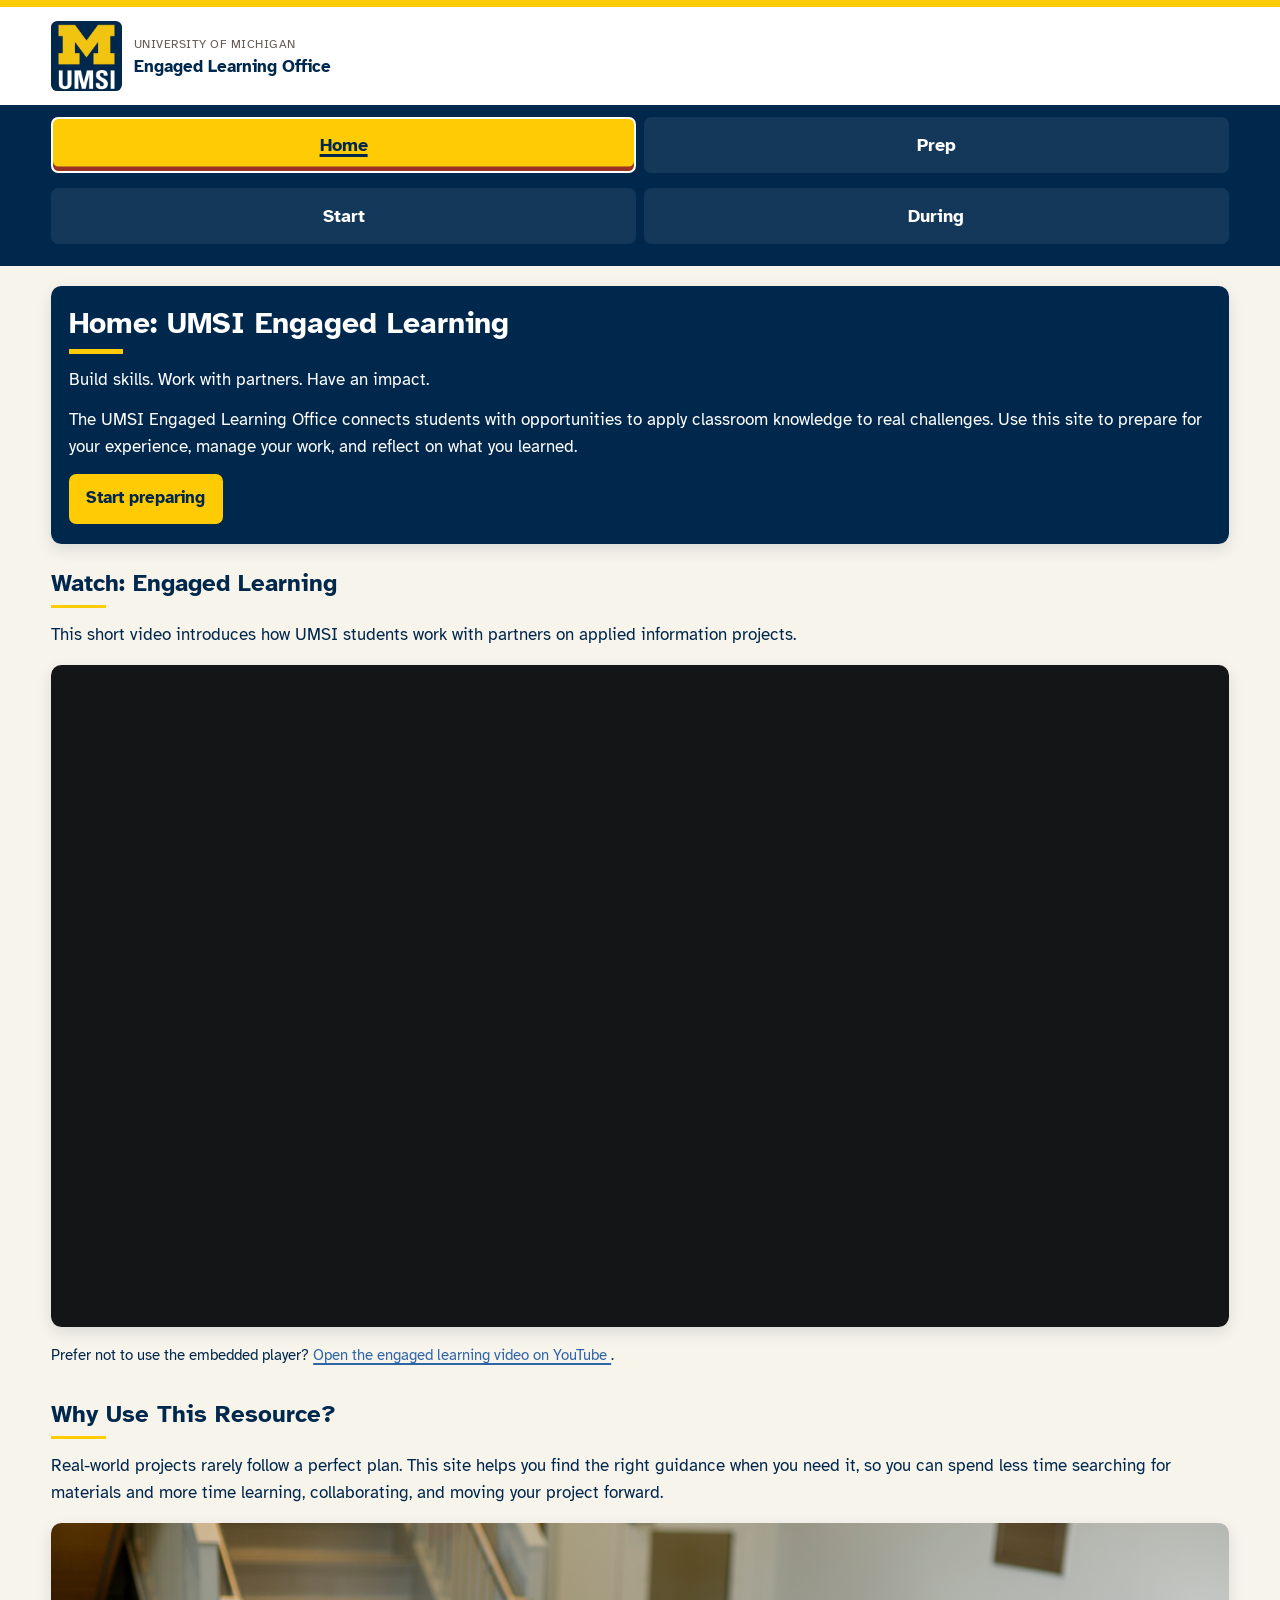
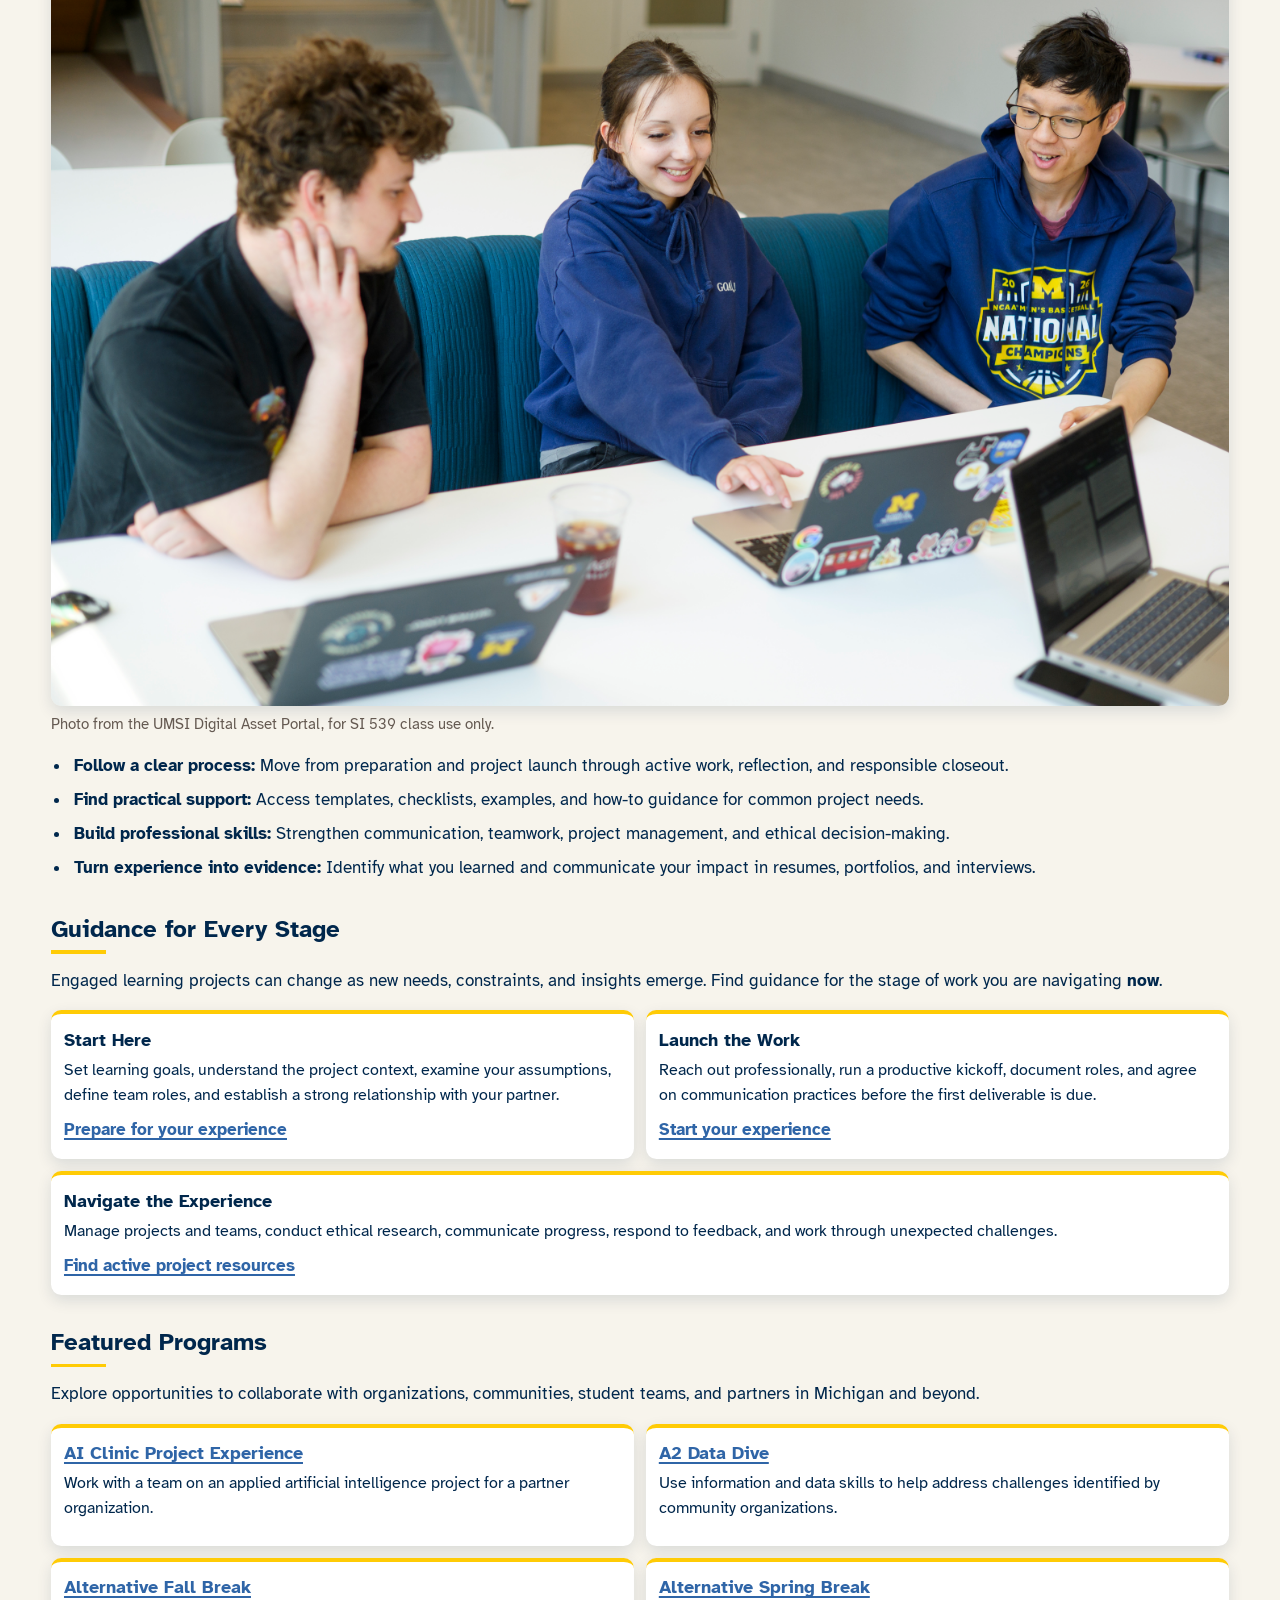
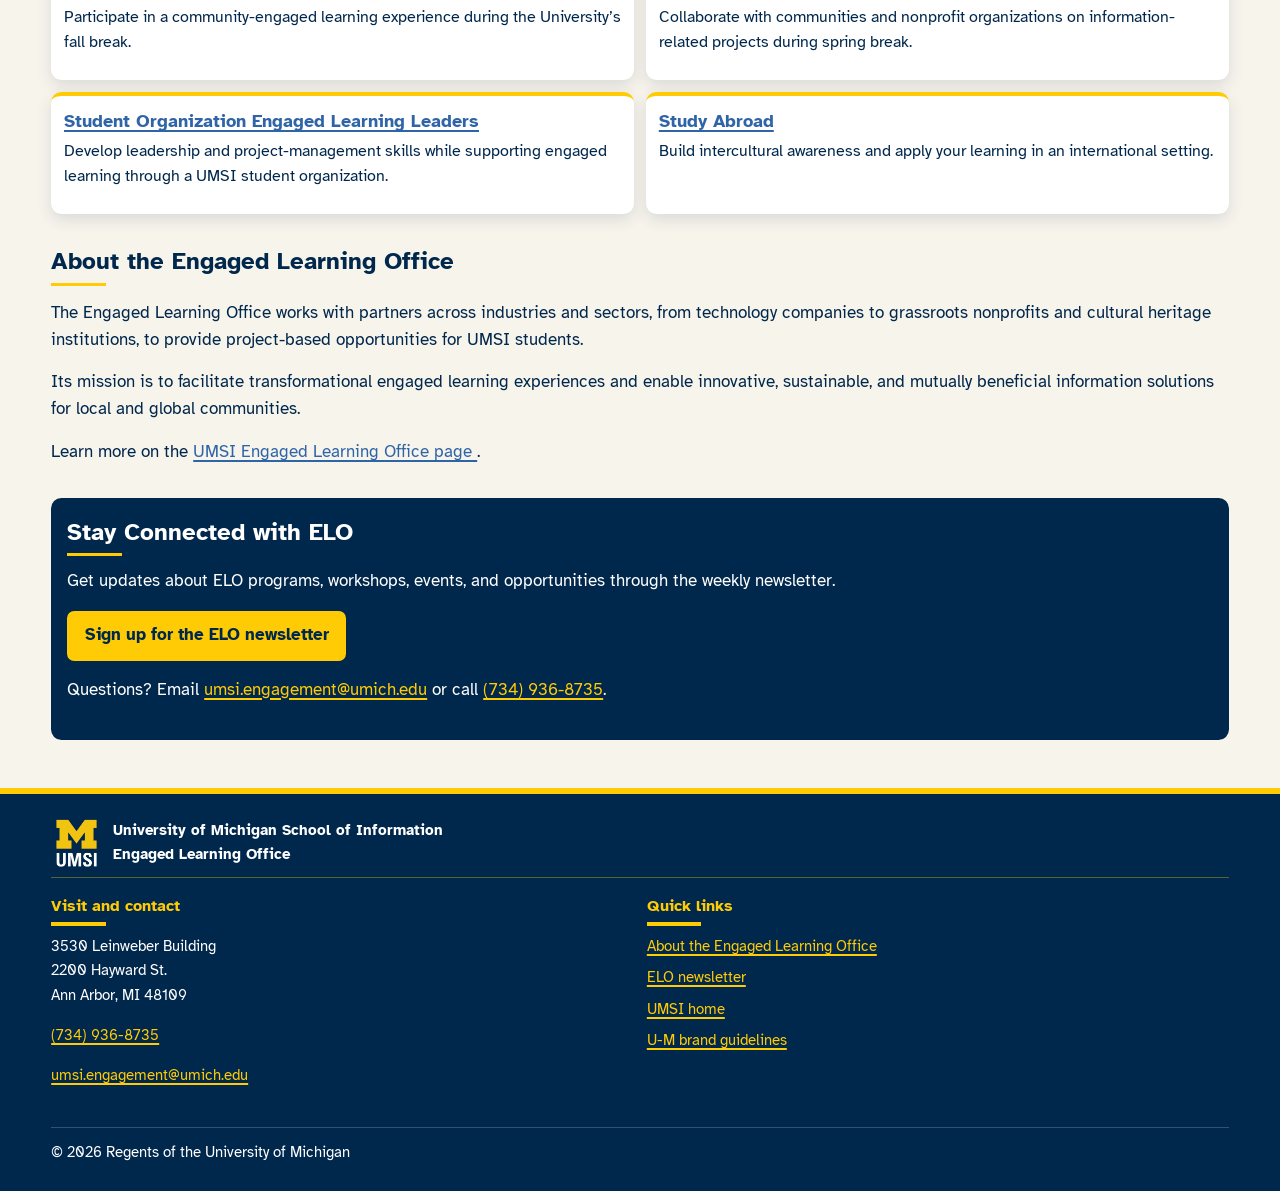
==== index.html @ 1135fdb8 "Add files via upload" ====
<!DOCTYPE html>
<html lang="en">
<head>
    <meta charset="UTF-8">
    <meta name="viewport" content="width=device-width, initial-scale=1.0">
    <meta name="theme-color" content="#00274C">
    <title>Home | UMSI Engaged Learning Office</title>
    <!-- Atkinson Hyperlegible is self-hosted in css/style.css (UM Brand typography recommendation)
         so the site uses only the two allowed stylesheets. -->
    <link rel="stylesheet" href="css/html5reset.css">
    <link rel="stylesheet" href="css/style.css">
    <link rel="icon" href="images/umsi-signature-informal.jpg">
</head>
<body>
    <a class="skip-link" href="#main">Skip to Main Content</a>

    <header class="site-header">
        <a class="brand" href="index.html">
            <img src="images/umsi-signature-informal.jpg" alt="University of Michigan School of Information">
            <div>
                <p class="brand-kicker">University of Michigan</p>
                <p class="brand-unit">Engaged Learning Office</p>
            </div>
        </a>
    </header>

    <nav class="site-nav" aria-label="Primary">
        <ul class="nav-list">
            <li><a href="index.html" aria-current="page">Home</a></li>
            <li><a href="preparing.html" aria-label="Preparing for your experience">Prep</a></li>
            <li><a href="starting.html" aria-label="Starting your experience">Start</a></li>
            <li><a href="during.html" aria-label="During your experience">During</a></li>
        </ul>
    </nav>

    <main id="main" class="site-main" tabindex="-1">
        <section class="hero">
            <h1>Home: UMSI Engaged Learning</h1>
            <p class="lede">Build skills. Work with partners. Have an impact.</p>
            <p>The UMSI Engaged Learning Office connects students with opportunities to apply classroom knowledge to real challenges. Use this site to prepare for your experience, manage your work, and reflect on what you learned.</p>
            <a class="btn btn-primary" href="preparing.html">Start preparing</a>
        </section>

        <section class="section">
            <h2>Watch: Engaged Learning</h2>
            <p>This short video introduces how UMSI students work with partners on applied information projects.</p>
            <div class="video-frame">
                <iframe src="https://www.youtube.com/embed/81ZO9RfIJEQ" title="YouTube video: Engaged learning at the University of Michigan School of Information" allow="accelerometer; clipboard-write; encrypted-media; gyroscope; picture-in-picture; web-share" referrerpolicy="strict-origin-when-cross-origin" allowfullscreen></iframe>
            </div>
            <p class="video-fallback">Prefer not to use the embedded player? <a href="https://www.youtube.com/watch?v=81ZO9RfIJEQ" target="_blank" rel="noopener noreferrer">Open the engaged learning video on YouTube <span class="visually-hidden">(opens in a new tab)</span></a>.</p>
            <!-- Note: YouTube iframes can trigger Axe ARIA notices that are caused by YouTube's player, not this page's markup. -->
        </section>

        <section class="section">
            <h2>Why Use This Resource?</h2>
            <p>Real-world projects rarely follow a perfect plan. This site helps you find the right guidance when you need it, so you can spend less time searching for materials and more time learning, collaborating, and moving your project forward.</p>
            <figure>
                <img class="photo" src="images/UMSI_ViewbookPHD2026_02.jpg" alt="PhD students sitting and talk and look over computer screens.">
                <figcaption class="caption">Photo from the UMSI Digital Asset Portal, for SI 539 class use only.</figcaption>
            </figure>
            <ul class="checklist">
                <li><strong>Follow a clear process:</strong> Move from preparation and project launch through active work, reflection, and responsible closeout.</li>
                <li><strong>Find practical support:</strong> Access templates, checklists, examples, and how-to guidance for common project needs.</li>
                <li><strong>Build professional skills:</strong> Strengthen communication, teamwork, project management, and ethical decision-making.</li>
                <li><strong>Turn experience into evidence:</strong> Identify what you learned and communicate your impact in resumes, portfolios, and interviews.</li>
            </ul>
        </section>

        <section class="section">
            <h2>Guidance for Every Stage</h2>
            <p>Engaged learning projects can change as new needs, constraints, and insights emerge. Find guidance for the stage of work you are navigating <strong>now</strong>.</p>
            <div class="card-grid">
                <article class="card">
                    <h3>Start Here</h3>
                    <p>Set learning goals, understand the project context, examine your assumptions, define team roles, and establish a strong relationship with your partner.</p>
                    <a href="preparing.html">Prepare for your experience</a>
                </article>
                <article class="card">
                    <h3>Launch the Work</h3>
                    <p>Reach out professionally, run a productive kickoff, document roles, and agree on communication practices before the first deliverable is due.</p>
                    <a href="starting.html">Start your experience</a>
                </article>
                <article class="card">
                    <h3>Navigate the Experience</h3>
                    <p>Manage projects and teams, conduct ethical research, communicate progress, respond to feedback, and work through unexpected challenges.</p>
                    <a href="during.html">Find active project resources</a>
                </article>
            </div>
        </section>

        <section class="section">
            <h2>Featured Programs</h2>
            <p>Explore opportunities to collaborate with organizations, communities, student teams, and partners in Michigan and beyond.</p>
            <div class="program-grid">
                <article class="program-card">
                    <h3><a href="https://mcompass.umich.edu/_portal/tds-program-brochure?programid=12810" target="_blank" rel="noopener noreferrer">AI Clinic Project Experience <span class="visually-hidden">(opens in a new tab)</span></a></h3>
                    <p>Work with a team on an applied artificial intelligence project for a partner organization.</p>
                </article>
                <article class="program-card">
                    <h3><a href="https://mcompass.umich.edu/_portal/tds-program-brochure?programid=12556" target="_blank" rel="noopener noreferrer">A2 Data Dive <span class="visually-hidden">(opens in a new tab)</span></a></h3>
                    <p>Use information and data skills to help address challenges identified by community organizations.</p>
                </article>
                <article class="program-card">
                    <h3><a href="https://mcompass.umich.edu/_portal/tds-program-brochure?programid=11297" target="_blank" rel="noopener noreferrer">Alternative Fall Break <span class="visually-hidden">(opens in a new tab)</span></a></h3>
                    <p>Participate in a community-engaged learning experience during the University’s fall break.</p>
                </article>
                <article class="program-card">
                    <h3><a href="https://mcompass.umich.edu/_portal/tds-program-brochure?programid=10621" target="_blank" rel="noopener noreferrer">Alternative Spring Break <span class="visually-hidden">(opens in a new tab)</span></a></h3>
                    <p>Collaborate with communities and nonprofit organizations on information-related projects during spring break.</p>
                </article>
                <article class="program-card">
                    <h3><a href="https://mcompass.umich.edu/_portal/tds-program-brochure?programid=12294" target="_blank" rel="noopener noreferrer">Student Organization Engaged Learning Leaders <span class="visually-hidden">(opens in a new tab)</span></a></h3>
                    <p>Develop leadership and project-management skills while supporting engaged learning through a UMSI student organization.</p>
                </article>
                <article class="program-card">
                    <h3><a href="https://www.si.umich.edu/student-life/study-abroad" target="_blank" rel="noopener noreferrer">Study Abroad <span class="visually-hidden">(opens in a new tab)</span></a></h3>
                    <p>Build intercultural awareness and apply your learning in an international setting.</p>
                </article>
            </div>
        </section>

        <section class="section">
            <h2>About the Engaged Learning Office</h2>
            <p>The Engaged Learning Office works with partners across industries and sectors, from technology companies to grassroots nonprofits and cultural heritage institutions, to provide project-based opportunities for UMSI students.</p>
            <p>Its mission is to facilitate transformational engaged learning experiences and enable innovative, sustainable, and mutually beneficial information solutions for local and global communities.</p>
            <p>Learn more on the <a href="https://www.si.umich.edu/programs/engaged-learning/about-engaged-learning-office" target="_blank" rel="noopener noreferrer">UMSI Engaged Learning Office page <span class="visually-hidden">(opens in a new tab)</span></a>.</p>
        </section>

        <aside class="connect">
            <h2>Stay Connected with ELO</h2>
            <p>Get updates about ELO programs, workshops, events, and opportunities through the weekly newsletter.</p>
            <p><a class="btn btn-primary" href="https://umsi.info/elo-newsletter" target="_blank" rel="noopener noreferrer">Sign up for the ELO newsletter <span class="visually-hidden">(opens in a new tab)</span></a></p>
            <p>Questions? Email <a href="mailto:umsi.engagement@umich.edu">umsi.engagement@umich.edu</a> or call <a href="tel:+17349368735">(734) 936-8735</a>.</p>
        </aside>
    </main>

    <footer class="site-footer">
        <div class="footer-grid">
            <div class="footer-mark">
                <img src="images/umsi-signature-informal.jpg" alt="">
                <p>University of Michigan School of Information<br>Engaged Learning Office</p>
            </div>
            <div>
                <h2>Visit and contact</h2>
                <address>
                    3530 Leinweber Building<br>
                    2200 Hayward St.<br>
                    Ann Arbor, MI 48109
                </address>
                <p><a href="tel:+17349368735">(734) 936-8735</a></p>
                <p><a href="mailto:umsi.engagement@umich.edu">umsi.engagement@umich.edu</a></p>
            </div>
            <div>
                <h2>Quick links</h2>
                <ul>
                    <li><a href="https://www.si.umich.edu/programs/engaged-learning/about-engaged-learning-office">About the Engaged Learning Office</a></li>
                    <li><a href="https://umsi.info/elo-newsletter">ELO newsletter</a></li>
                    <li><a href="https://www.si.umich.edu/">UMSI home</a></li>
                    <li><a href="https://brand.umich.edu/">U-M brand guidelines</a></li>
                </ul>
            </div>
            <p class="copyright">&copy; 2026 Regents of the University of Michigan</p>
        </div>
    </footer>

    <!--
      Content adapted from the SI 539 starter files (Jackie) and the ELO Content Document,
      with edits for structure, typos, and mobile presentation.
      Program links from UMSI / MCompass. Contact details from https://www.si.umich.edu/about-umsi/contact-us
      UMSI Digital Asset Portal images are for this class project only and should not be redistributed.
    -->
</body>
</html>
---- css/style.css ----
/*
  UMSI Engaged Learning Office — mobile-first stylesheet
  SI 539 Client Project, Deliverable 2 (mobile view)

  Citations:
  - Color values from University of Michigan Brand Guidelines:
    https://brand.umich.edu/design-resources/colors/
  - Atkinson Hyperlegible recommended on UM typography page:
    https://brand.umich.edu/design-resources/typography/
  - Skip-to-main pattern adapted from W3Schools “How TO - Skip to Main Content”:
    https://www.w3schools.com/howto/howto_css_skip_navigation.asp
  - Visible skip-link focus treatment also informed by The A11Y Project checklist:
    https://www.a11yproject.com/checklist/
  - Responsive video box uses the aspect-ratio approach described by MDN:
    https://developer.mozilla.org/en-US/docs/Web/CSS/aspect-ratio
  - Card and two-column CSS Grid patterns informed by MDN CSS Grid Layout:
    https://developer.mozilla.org/en-US/docs/Web/CSS/CSS_grid_layout
  - prefers-reduced-motion rule follows WCAG 2.3.3 / A11Y Project animation guidance
  - Subtle card hover motion inspired by layout rhythm on https://stylestage.dev/
    (customized; not a copy of any Style Stage theme)
*/

/* Atkinson Hyperlegible self-hosted (OFL) so HTML only links two CSS files.
   Font files from Google Fonts / Braille Institute. UM brand typography page
   recommends this typeface for low-vision readability. */
@font-face {
  font-family: "Atkinson Hyperlegible";
  src: url("../fonts/atkinson-regular.woff2") format("woff2");
  font-weight: 400;
  font-style: normal;
  font-display: swap;
}

@font-face {
  font-family: "Atkinson Hyperlegible";
  src: url("../fonts/atkinson-italic.woff2") format("woff2");
  font-weight: 400;
  font-style: italic;
  font-display: swap;
}

@font-face {
  font-family: "Atkinson Hyperlegible";
  src: url("../fonts/atkinson-bold.woff2") format("woff2");
  font-weight: 700;
  font-style: normal;
  font-display: swap;
}

@font-face {
  font-family: "Atkinson Hyperlegible";
  src: url("../fonts/atkinson-bolditalic.woff2") format("woff2");
  font-weight: 700;
  font-style: italic;
  font-display: swap;
}

/* --------------------------------------------------
   Design tokens (UM brand)
   -------------------------------------------------- */
:root {
  --maize: #ffcb05;
  --blue: #00274c;
  --white: #ffffff;
  --puma-black: #131516;
  --arboretum: #2f65a7;
  --tappan: #9a3324;
  --umma-tan: #cfc096;
  --law-stone: #655a52;
  --angell-ash: #989c97;
  --paper: #f7f4ec;
  --card: #ffffff;
  --focus: #00274c;
  --space: 1rem;
  --space-lg: 1.75rem;
  --radius: 0.65rem;
  --tap: 3rem;
  --shadow: 0 0.35rem 0.9rem rgba(0, 39, 76, 0.12);
}

/* --------------------------------------------------
   Base
   -------------------------------------------------- */
*,
*::before,
*::after {
  box-sizing: border-box;
}

html {
  font-size: 100%;
  scroll-behavior: smooth;
  overflow-x: hidden;
  max-width: 100%;
}

body {
  font-family: "Atkinson Hyperlegible", "Segoe UI", Tahoma, sans-serif;
  font-size: 1.05rem;
  line-height: 1.6;
  color: var(--blue);
  background-color: var(--paper);
  min-height: 100vh;
  overflow-x: hidden;
  overflow-wrap: break-word;
}

img {
  max-width: 100%;
  height: auto;
  display: block;
}

p,
ul,
ol,
address {
  margin-bottom: 1rem;
}

ul,
ol {
  padding-left: 1.25rem;
}

li {
  margin-bottom: 0.45rem;
}

strong {
  font-weight: 700;
}

a {
  color: var(--arboretum);
  text-decoration: underline;
  text-decoration-thickness: 0.12rem;
  text-underline-offset: 0.18rem;
}

a:hover,
a:focus {
  color: var(--blue);
}

h1,
h2,
h3 {
  line-height: 1.25;
  font-weight: 700;
  color: var(--blue);
  overflow-wrap: break-word;
}

h1 {
  font-size: clamp(1.4rem, 5.6vw, 1.9rem);
  margin-bottom: 0.75rem;
}

h2 {
  font-size: clamp(1.22rem, 5.2vw, 1.5rem);
  margin-bottom: 0.75rem;
}

h2::after {
  content: "";
  display: block;
  width: 3.4rem;
  height: 0.22rem;
  background-color: var(--maize);
  margin-top: 0.4rem;
}

h3 {
  font-size: 1.12rem;
  margin-bottom: 0.4rem;
}

.visually-hidden {
  position: absolute;
  width: 1px;
  height: 1px;
  padding: 0;
  margin: -1px;
  overflow: hidden;
  clip: rect(0, 0, 0, 0);
  white-space: nowrap;
  border: 0;
}

/* Skip link: hidden until keyboard focus
   Adapted from W3Schools skip navigation tutorial */
.skip-link {
  position: absolute;
  top: 0.6rem;
  left: 0.6rem;
  z-index: 1000;
  padding: 0.7rem 1rem;
  background-color: var(--maize);
  color: var(--blue);
  font-weight: 700;
  text-decoration: none;
  border-radius: 0.4rem;
  min-height: var(--tap);
  clip-path: inset(50%);
  width: 1px;
  height: 1px;
  overflow: hidden;
  white-space: nowrap;
}

.skip-link:focus {
  clip-path: none;
  width: auto;
  height: auto;
  overflow: visible;
  white-space: normal;
  outline: 0.2rem solid var(--blue);
  outline-offset: 0.15rem;
}

:focus-visible {
  outline: 0.2rem solid var(--focus);
  outline-offset: 0.15rem;
}

.skip-link:focus-visible,
.site-nav a:focus-visible,
.site-footer a:focus-visible {
  outline-color: var(--maize);
}

/* --------------------------------------------------
   Header + brand
   -------------------------------------------------- */
.site-header {
  background-color: var(--white);
  border-top: 0.45rem solid var(--maize);
  padding: 0.85rem 4%;
}

.brand {
  display: grid;
  grid-template-columns: 4.4rem 1fr;
  gap: 0.75rem;
  align-items: center;
  text-decoration: none;
  color: var(--blue);
  min-height: var(--tap);
}

.brand img {
  width: 4.4rem;
  height: auto;
  border-radius: 0.4rem;
}

.brand-kicker {
  font-size: 0.78rem;
  letter-spacing: 0.04em;
  text-transform: uppercase;
  color: var(--law-stone);
  margin-bottom: 0.15rem;
}

.brand-unit {
  font-size: 1.05rem;
  font-weight: 700;
  line-height: 1.2;
  margin: 0;
}

/* --------------------------------------------------
   Navigation — 2-column Grid of large tap targets
   -------------------------------------------------- */
.site-nav {
  background-color: var(--blue);
  padding: 0.75rem 4% 0.9rem;
}

.site-nav .nav-list {
  display: grid;
  grid-template-columns: repeat(2, minmax(0, 1fr));
  gap: 0.5rem;
  list-style: none;
  padding: 0;
  margin: 0;
}

.site-nav a {
  display: flex;
  align-items: center;
  justify-content: center;
  min-height: 3.25rem;
  padding: 0.75rem 0.45rem;
  background-color: rgba(255, 255, 255, 0.08);
  color: var(--white);
  text-decoration: none;
  font-weight: 700;
  font-size: 1.1rem;
  letter-spacing: 0;
  text-align: center;
  border-radius: 0.45rem;
  border: 0.14rem solid transparent;
  max-width: 100%;
}

.site-nav a:hover {
  background-color: rgba(255, 203, 5, 0.18);
  color: var(--maize);
}

/* Current page: maize fill + bold + left bar + underline
   so identification is not color-only (WCAG 1.4.1) */
.site-nav a[aria-current="page"] {
  background-color: var(--maize);
  color: var(--blue);
  border-color: var(--white);
  box-shadow: inset 0 -0.28rem 0 var(--tappan);
  text-decoration: underline;
  text-decoration-thickness: 0.16rem;
  text-underline-offset: 0.2rem;
}

/* --------------------------------------------------
   Main layout
   -------------------------------------------------- */
.site-main {
  padding: 1.25rem 4% 2.5rem;
}

.hero {
  margin: 0 0 1.5rem;
  padding: 1.15rem 1.1rem 1.3rem;
  background-color: var(--blue);
  color: var(--white);
  border-radius: var(--radius);
  box-shadow: var(--shadow);
  max-width: 100%;
}

.hero h1 {
  color: var(--white);
  margin-bottom: 0.75rem;
}

.hero h1::after {
  content: "";
  display: block;
  width: 3.4rem;
  height: 0.28rem;
  background-color: var(--maize);
  margin-top: 0.45rem;
}

.hero p {
  color: var(--white);
  margin-bottom: 0.85rem;
}

.hero a {
  color: var(--maize);
}

.hero .btn-primary,
.hero .btn-primary:hover,
.hero .btn-primary:focus {
  color: var(--blue);
  text-decoration: none;
}

.hero .btn-secondary,
.hero .btn-secondary:hover,
.hero .btn-secondary:focus {
  color: var(--blue);
  text-decoration: none;
}

.lede {
  font-size: 1.08rem;
}

.section {
  margin-bottom: 2rem;
}

.section > h2 {
  margin-bottom: 0.85rem;
}

.photo {
  width: 100%;
  border-radius: var(--radius);
  margin: 0.75rem 0 1rem;
  box-shadow: var(--shadow);
}

.caption {
  font-size: 0.92rem;
  color: var(--law-stone);
  margin-top: -0.55rem;
  margin-bottom: 1rem;
}

/* Responsive video — MDN aspect-ratio */
.video-frame {
  position: relative;
  width: 100%;
  aspect-ratio: 16 / 9;
  margin: 1rem 0;
  border-radius: var(--radius);
  overflow: hidden;
  background-color: var(--puma-black);
  box-shadow: var(--shadow);
}

.video-frame iframe {
  position: absolute;
  inset: 0;
  width: 100%;
  height: 100%;
  border: 0;
}

/* --------------------------------------------------
   Buttons / CTAs
   -------------------------------------------------- */
.btn {
  display: inline-flex;
  align-items: center;
  justify-content: center;
  min-height: var(--tap);
  padding: 0.7rem 1.1rem;
  border-radius: 0.45rem;
  font-weight: 700;
  text-decoration: none;
  text-align: center;
}

.btn-primary {
  background-color: var(--maize);
  color: var(--blue);
}

.btn-primary:hover,
.btn-primary:focus {
  background-color: var(--white);
  color: var(--blue);
  outline: 0.18rem solid var(--maize);
}

.btn-secondary {
  background-color: var(--white);
  color: var(--blue);
  border: 0.16rem solid var(--blue);
}

.btn-secondary:hover,
.btn-secondary:focus {
  background-color: var(--paper);
}

.cta-row {
  display: grid;
  grid-template-columns: repeat(2, minmax(0, 1fr));
  gap: 0.65rem;
  margin-top: 0.5rem;
}

.cta-row .btn {
  width: 100%;
  white-space: normal;
  font-size: 0.92rem;
  padding-inline: 0.45rem;
}

/* --------------------------------------------------
   Card grids — used on all four pages
   Two tracks (not a single 1fr column)
   -------------------------------------------------- */
.card-grid,
.program-grid,
.resource-grid,
.step-grid,
.question-grid {
  display: grid;
  grid-template-columns: repeat(2, minmax(0, 1fr));
  gap: 0.75rem;
  margin: 1rem 0 0;
}

.card-grid > *,
.program-grid > *,
.resource-grid > *,
.step-grid > *,
.question-grid > *,
.cta-row > *,
.nav-list > *,
.footer-grid > *,
.brand > * {
  min-width: 0;
}

.card,
.program-card,
.resource-card,
.step-card,
.question-card {
  background-color: var(--card);
  border-radius: var(--radius);
  padding: 0.9rem 0.8rem 1rem;
  box-shadow: var(--shadow);
  border-top: 0.28rem solid var(--maize);
  transition: transform 0.2s ease, box-shadow 0.2s ease;
  overflow-wrap: break-word;
}

.card:hover,
.program-card:hover,
.resource-card:hover,
.step-card:hover,
.question-card:hover {
  transform: translateY(-0.12rem);
  box-shadow: 0 0.5rem 1.1rem rgba(0, 39, 76, 0.16);
}

.card p,
.program-card p,
.resource-card p,
.step-card p,
.question-card p {
  margin-bottom: 0.55rem;
  font-size: 0.98rem;
}

.card-grid article:last-child:nth-child(odd) {
  grid-column: 1 / -1;
}

.tag {
  display: inline-block;
  background-color: var(--blue);
  color: var(--maize);
  font-size: 0.75rem;
  font-weight: 700;
  letter-spacing: 0.03em;
  text-transform: uppercase;
  padding: 0.2rem 0.45rem;
  border-radius: 0.25rem;
  margin-bottom: 0.45rem;
}

.resource-card a,
.program-card a,
.card a {
  font-weight: 700;
}

/* Numbered process steps */
.step-card {
  display: grid;
  grid-template-columns: 2.1rem 1fr;
  gap: 0.45rem;
  align-items: start;
}

.step-num {
  display: flex;
  align-items: center;
  justify-content: center;
  width: 2.1rem;
  height: 2.1rem;
  background-color: var(--blue);
  color: var(--maize);
  font-weight: 700;
  border-radius: 50%;
}

.step-card h3 {
  grid-column: 2;
  margin-top: 0.2rem;
}

.step-card p {
  grid-column: 2;
  margin-bottom: 0;
}

/* Callout / quote */
.callout {
  background-color: var(--white);
  border-left: 0.4rem solid var(--arboretum);
  padding: 0.9rem 1rem;
  margin: 1rem 0;
  border-radius: 0 0.5rem 0.5rem 0;
  box-shadow: var(--shadow);
}

.checklist li {
  padding-left: 0.15rem;
}

/* Newsletter / aside */
.connect {
  background-color: var(--blue);
  color: var(--white);
  padding: 1.15rem 1rem 1.3rem;
  border-radius: var(--radius);
  margin-bottom: 0.5rem;
}

.connect h2 {
  color: var(--white);
}

.connect p {
  color: var(--white);
}

.connect a {
  color: var(--maize);
}

.connect .btn-primary,
.connect .btn-primary:hover,
.connect .btn-primary:focus {
  color: var(--blue);
  text-decoration: none;
}

/* --------------------------------------------------
   Footer — same markup and layout on every page
   -------------------------------------------------- */
.site-footer {
  background-color: var(--blue);
  color: var(--white);
  padding: 1.4rem 4% 1.7rem;
  border-top: 0.4rem solid var(--maize);
}

.footer-grid {
  display: grid;
  grid-template-columns: repeat(2, minmax(0, 1fr));
  gap: 1.1rem 0.85rem;
}

.site-footer h2 {
  color: var(--maize);
  border-bottom: 0;
  font-size: 1rem;
  display: block;
  margin-bottom: 0.5rem;
}

.site-footer p,
.site-footer address,
.site-footer li {
  color: var(--white);
  font-size: 0.95rem;
  font-style: normal;
}

.site-footer ul {
  list-style: none;
  padding: 0;
  margin: 0;
}

.site-footer a {
  color: var(--maize);
}

.site-footer a:hover,
.site-footer a:focus {
  color: var(--white);
}

.footer-mark {
  grid-column: 1 / -1;
  display: grid;
  grid-template-columns: 3.2rem 1fr;
  gap: 0.65rem;
  align-items: center;
  padding-bottom: 0.6rem;
  border-bottom: 0.08rem solid rgba(255, 203, 5, 0.35);
}

.footer-mark img {
  width: 3.2rem;
  border-radius: 0.3rem;
}

.footer-mark p {
  margin: 0;
  font-weight: 700;
}

.copyright {
  grid-column: 1 / -1;
  margin: 0.4rem 0 0;
  padding-top: 0.7rem;
  border-top: 0.08rem solid rgba(255, 255, 255, 0.2);
  font-size: 0.88rem;
}

/* --------------------------------------------------
   Accessibility-only media query (allowed)
   Hide/stop animation when the user prefers reduced motion
   -------------------------------------------------- */
@media (prefers-reduced-motion: reduce) {
  html {
    scroll-behavior: auto;
  }

  *,
  *::before,
  *::after {
    animation: none !important;
    transition: none !important;
  }

}

.video-fallback {
  margin: 0.35rem 0 0;
  font-size: 0.95rem;
}
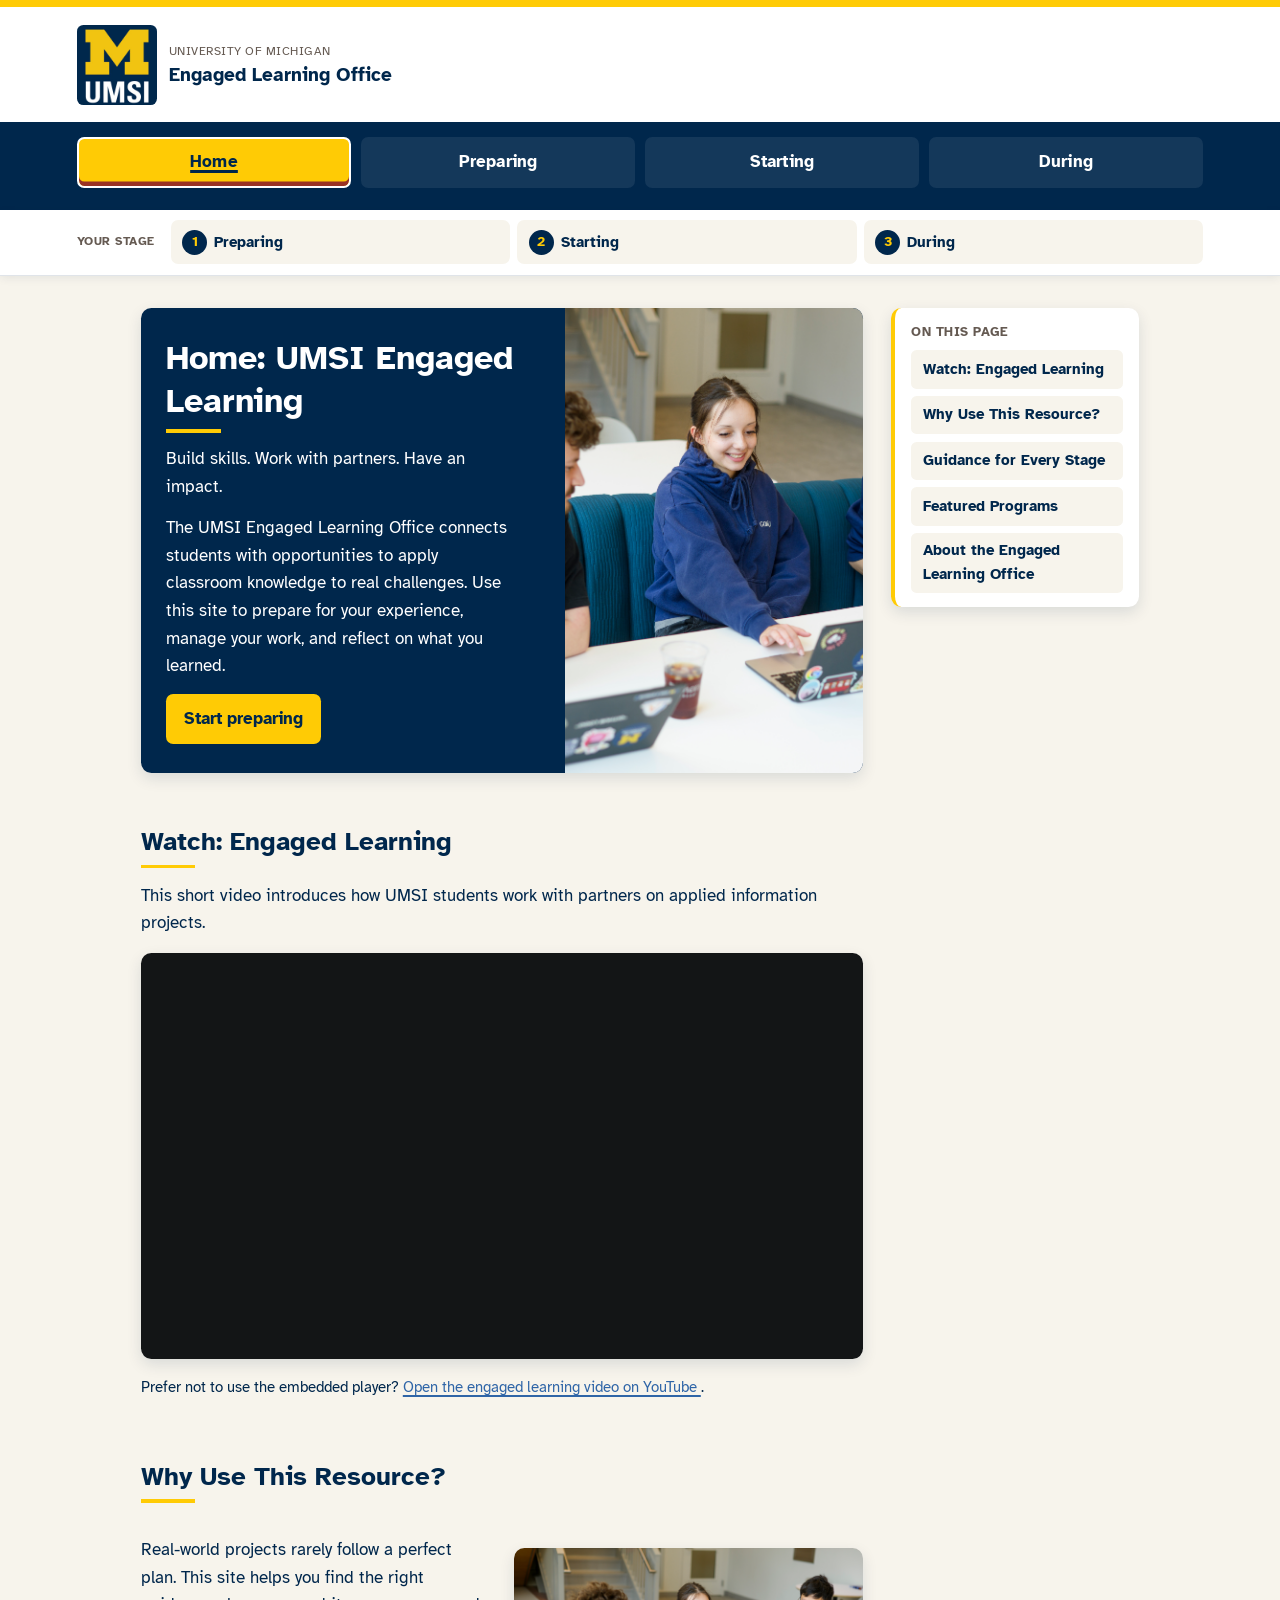
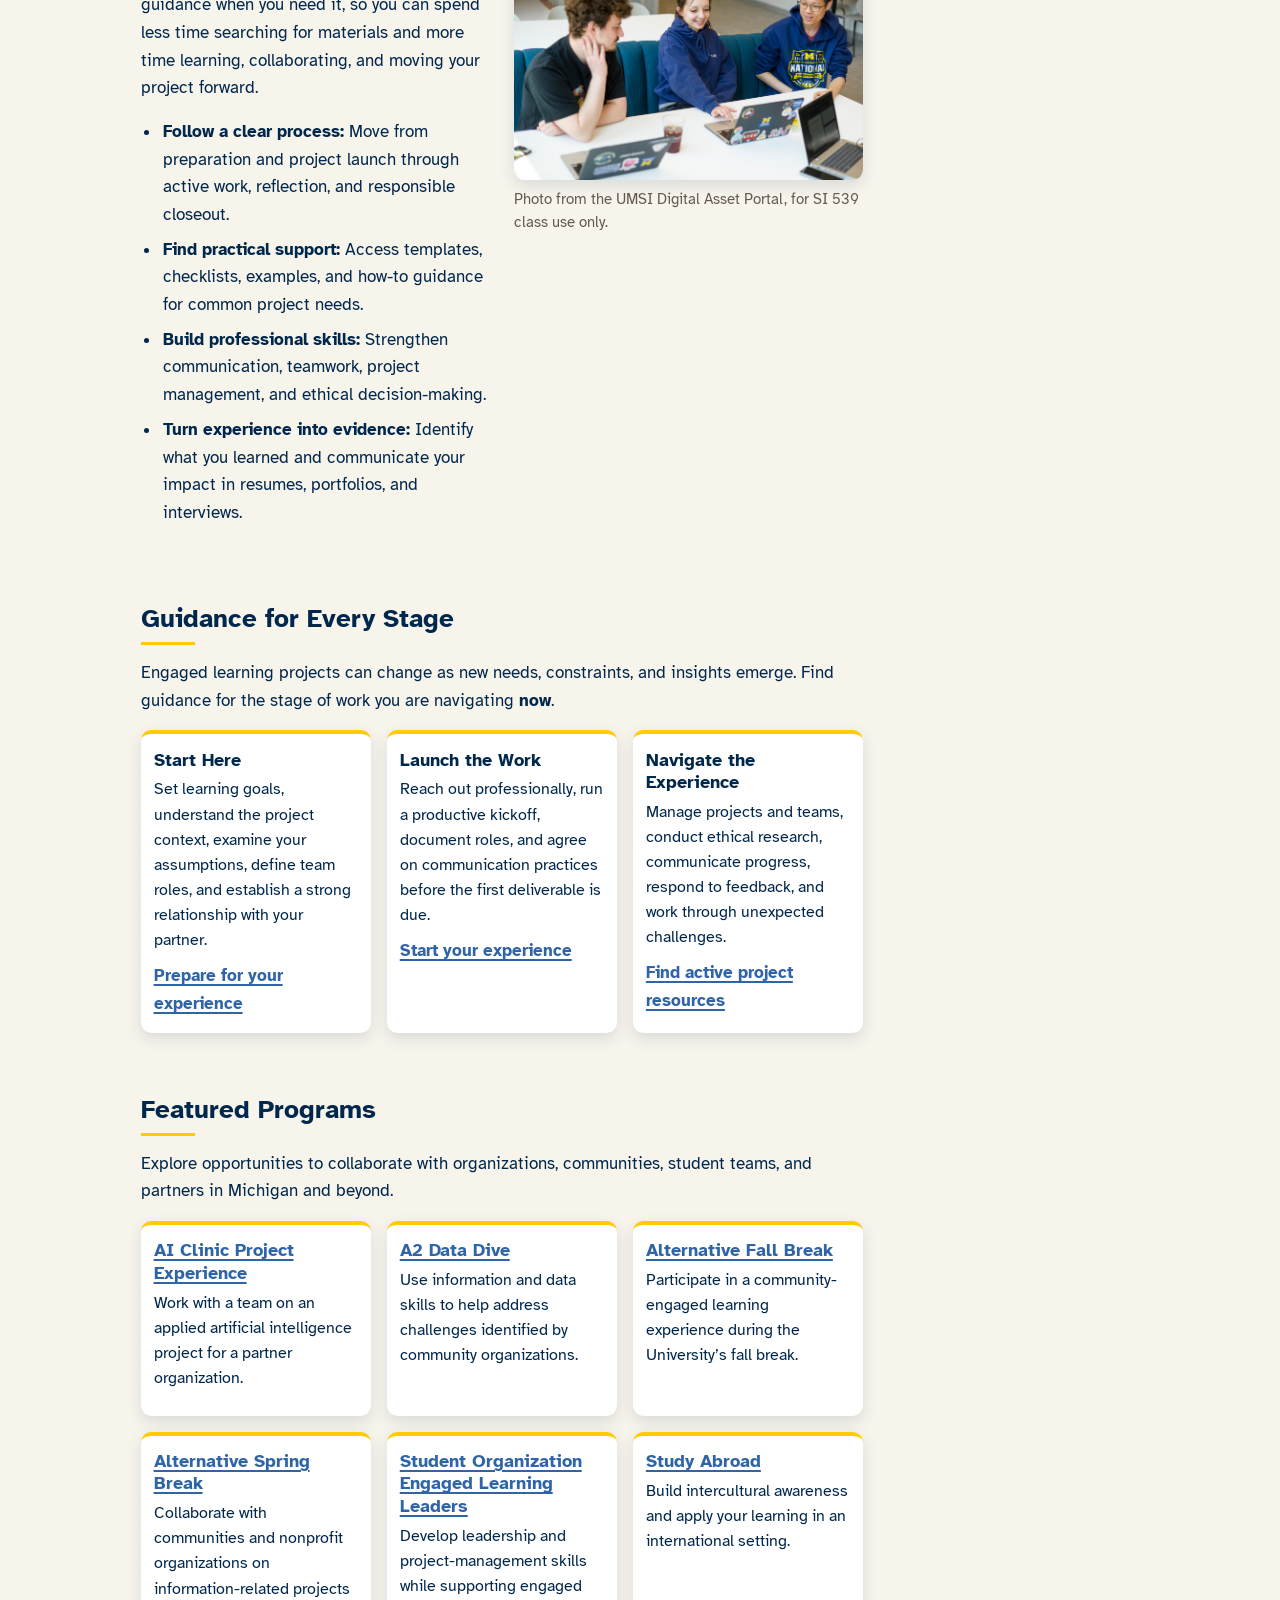
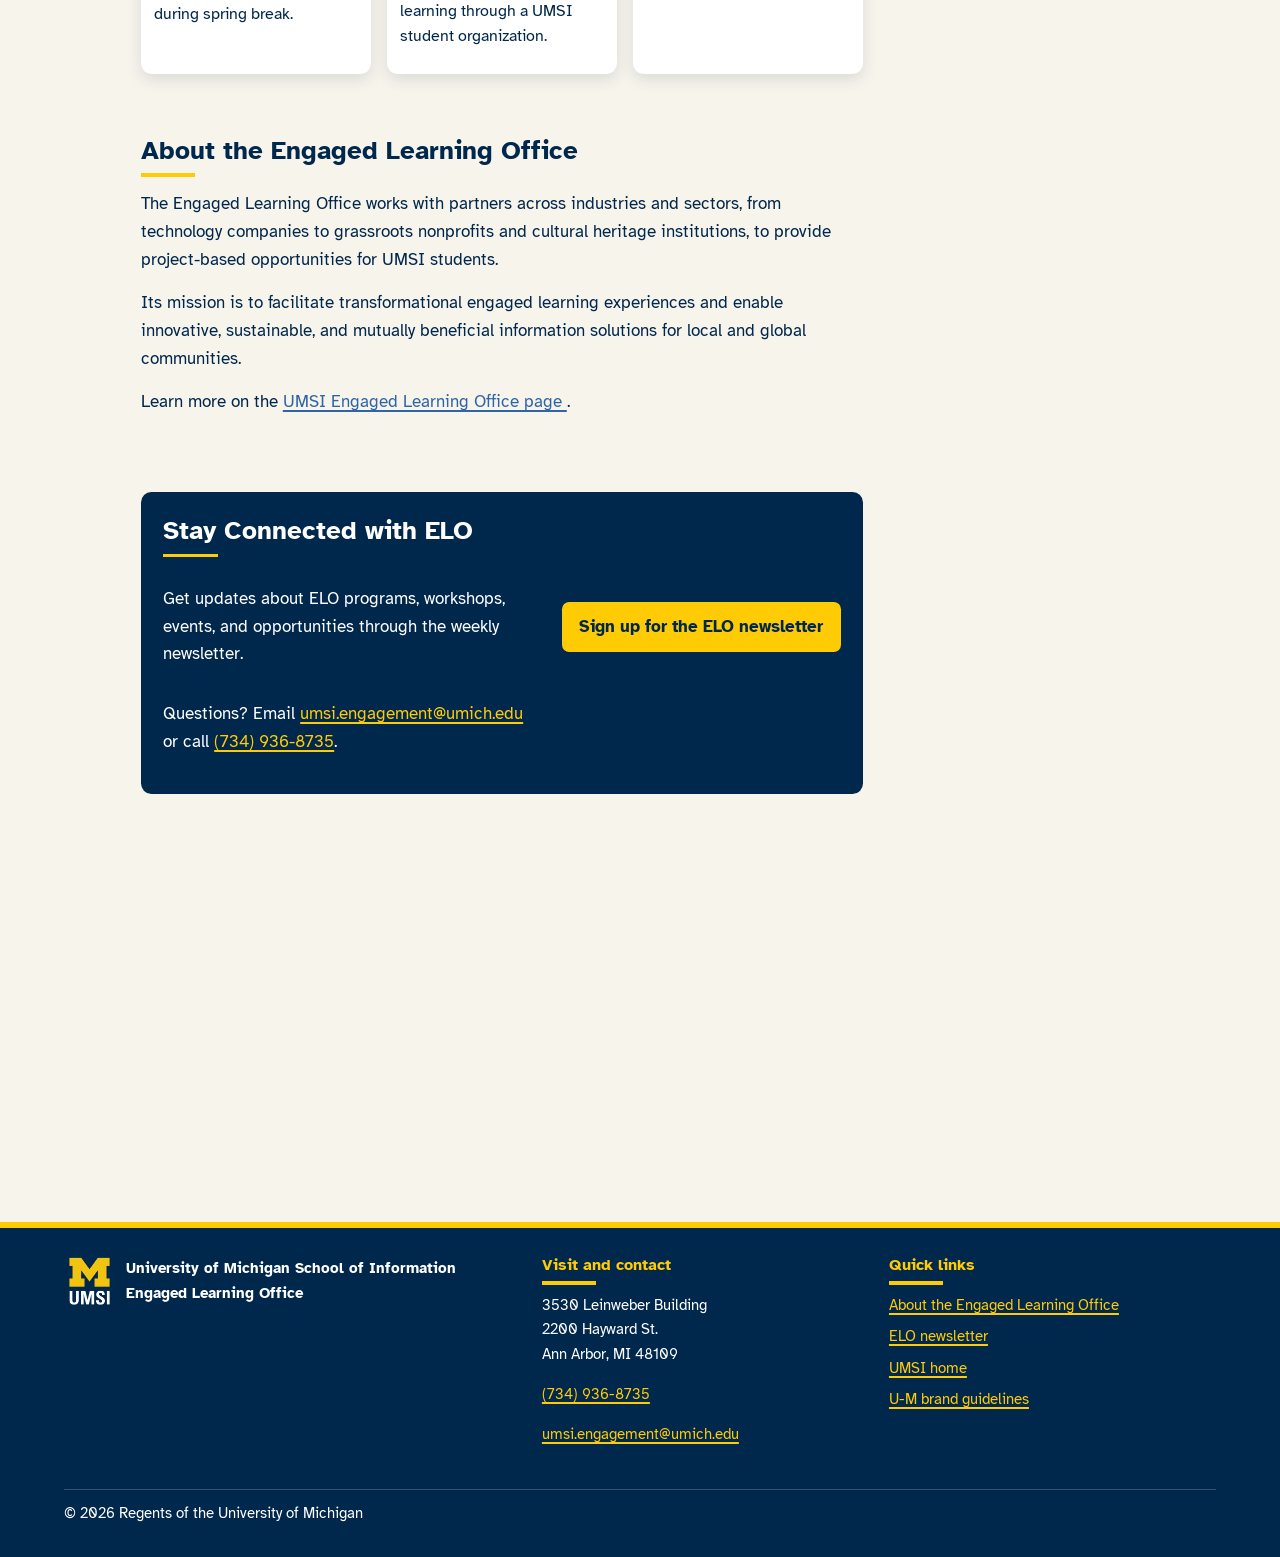
==== commit bcaf70bf: "Add files via upload" ====
--- a/index.html
+++ b/index.html
@@ -26,20 +26,38 @@
 
     <nav class="site-nav" aria-label="Primary">
         <ul class="nav-list">
-            <li><a href="index.html" aria-current="page">Home</a></li>
-            <li><a href="preparing.html" aria-label="Preparing for your experience">Prep</a></li>
-            <li><a href="starting.html" aria-label="Starting your experience">Start</a></li>
-            <li><a href="during.html" aria-label="During your experience">During</a></li>
+            <li><a href="index.html" aria-label="Home" aria-current="page"><span class="nav-label-short">Home</span><span class="nav-label-full">Home</span></a></li>
+            <li><a href="preparing.html" aria-label="Preparing for your experience"><span class="nav-label-short">Prep</span><span class="nav-label-full">Preparing</span></a></li>
+            <li><a href="starting.html" aria-label="Starting your experience"><span class="nav-label-short">Start</span><span class="nav-label-full">Starting</span></a></li>
+            <li><a href="during.html" aria-label="During your experience"><span class="nav-label-short">During</span><span class="nav-label-full">During</span></a></li>
         </ul>
     </nav>
 
-    <main id="main" class="site-main" tabindex="-1">
+    <aside class="stage-rail" aria-label="Engaged learning stages">
+        <div class="stage-rail-inner">
+            <p class="stage-rail-label">Your stage</p>
+            <ol class="stage-rail-list">
+                <li><a href="preparing.html">Preparing</a></li>
+                <li><a href="starting.html">Starting</a></li>
+                <li><a href="during.html">During</a></li>
+            </ol>
+        </div>
+    </aside>
+
+    <main id="main" class="site-main has-toc" tabindex="-1">
         <section class="hero">
-            <h1>Home: UMSI Engaged Learning</h1>
+            <div class="hero-copy">
+                <h1>Home: UMSI Engaged Learning</h1>
             <p class="lede">Build skills. Work with partners. Have an impact.</p>
             <p>The UMSI Engaged Learning Office connects students with opportunities to apply classroom knowledge to real challenges. Use this site to prepare for your experience, manage your work, and reflect on what you learned.</p>
             <a class="btn btn-primary" href="preparing.html">Start preparing</a>
+            </div>
+            <div class="hero-media">
+                <img src="images/UMSI_ViewbookPHD2026_02.jpg" alt="PhD students sitting and talking while looking over computer screens.">
+            </div>
         </section>
+
+        <nav class="page-toc" aria-label="On this page" data-page-toc></nav>
 
         <section class="section">
             <h2>Watch: Engaged Learning</h2>
@@ -51,19 +69,23 @@
             <!-- Note: YouTube iframes can trigger Axe ARIA notices that are caused by YouTube's player, not this page's markup. -->
         </section>
 
-        <section class="section">
+        <section class="section with-media">
             <h2>Why Use This Resource?</h2>
-            <p>Real-world projects rarely follow a perfect plan. This site helps you find the right guidance when you need it, so you can spend less time searching for materials and more time learning, collaborating, and moving your project forward.</p>
-            <figure>
-                <img class="photo" src="images/UMSI_ViewbookPHD2026_02.jpg" alt="PhD students sitting and talk and look over computer screens.">
-                <figcaption class="caption">Photo from the UMSI Digital Asset Portal, for SI 539 class use only.</figcaption>
-            </figure>
-            <ul class="checklist">
-                <li><strong>Follow a clear process:</strong> Move from preparation and project launch through active work, reflection, and responsible closeout.</li>
-                <li><strong>Find practical support:</strong> Access templates, checklists, examples, and how-to guidance for common project needs.</li>
-                <li><strong>Build professional skills:</strong> Strengthen communication, teamwork, project management, and ethical decision-making.</li>
-                <li><strong>Turn experience into evidence:</strong> Identify what you learned and communicate your impact in resumes, portfolios, and interviews.</li>
-            </ul>
+            <div class="text-col">
+                <p>Real-world projects rarely follow a perfect plan. This site helps you find the right guidance when you need it, so you can spend less time searching for materials and more time learning, collaborating, and moving your project forward.</p>
+                <ul class="checklist">
+                    <li><strong>Follow a clear process:</strong> Move from preparation and project launch through active work, reflection, and responsible closeout.</li>
+                    <li><strong>Find practical support:</strong> Access templates, checklists, examples, and how-to guidance for common project needs.</li>
+                    <li><strong>Build professional skills:</strong> Strengthen communication, teamwork, project management, and ethical decision-making.</li>
+                    <li><strong>Turn experience into evidence:</strong> Identify what you learned and communicate your impact in resumes, portfolios, and interviews.</li>
+                </ul>
+            </div>
+            <div class="media-col">
+                <figure>
+                    <img class="photo" src="images/UMSI_ViewbookPHD2026_02.jpg" alt="PhD students sitting and talk and look over computer screens.">
+                    <figcaption class="caption">Photo from the UMSI Digital Asset Portal, for SI 539 class use only.</figcaption>
+                </figure>
+            </div>
         </section>
 
         <section class="section">
@@ -159,7 +181,7 @@
                     <li><a href="https://brand.umich.edu/">U-M brand guidelines</a></li>
                 </ul>
             </div>
-            <p class="copyright">&copy; 2026 Regents of the University of Michigan</p>
+            <p class="copyright">&copy; <span class="js-year">2026</span> Regents of the University of Michigan</p>
         </div>
     </footer>
 
@@ -169,5 +191,6 @@
       Program links from UMSI / MCompass. Contact details from https://www.si.umich.edu/about-umsi/contact-us
       UMSI Digital Asset Portal images are for this class project only and should not be redistributed.
     -->
+    <script src="js/main.js" defer></script>
 </body>
 </html>
--- a/css/style.css
+++ b/css/style.css
@@ -1,6 +1,6 @@
 /*
   UMSI Engaged Learning Office — mobile-first stylesheet
-  SI 539 Client Project, Deliverable 2 (mobile view)
+  SI 539 Client Project, Deliverable 2 (mobile) + Deliverable 3 (tablet/desktop)
 
   Citations:
   - Color values from University of Michigan Brand Guidelines:
@@ -18,6 +18,11 @@
   - prefers-reduced-motion rule follows WCAG 2.3.3 / A11Y Project animation guidance
   - Subtle card hover motion inspired by layout rhythm on https://stylestage.dev/
     (customized; not a copy of any Style Stage theme)
+  - Custom 404 UX ideas informed by Justinmind and UXPin 404 best-practice articles:
+    https://www.justinmind.com/web-design/best-404-pages
+    https://www.uxpin.com/studio/blog/404-page-best-practices/
+  - GitHub Pages custom 404 filename convention:
+    https://docs.github.com/en/pages/getting-started-with-github-pages/creating-a-custom-404-page-for-your-github-pages-site
 */
 
 /* Atkinson Hyperlegible self-hosted (OFL) so HTML only links two CSS files.
@@ -386,6 +391,7 @@
 
 .section > h2 {
   margin-bottom: 0.85rem;
+  scroll-margin-top: 1rem;
 }
 
 .photo {
@@ -725,3 +731,498 @@
   margin: 0.35rem 0 0;
   font-size: 0.95rem;
 }
+
+/* --------------------------------------------------
+   Nav label swap (short on mobile, full on larger screens)
+   -------------------------------------------------- */
+.nav-label-full {
+  display: none;
+}
+
+.nav-label-short {
+  display: inline;
+}
+
+/* --------------------------------------------------
+   Stage progress rail + on-this-page TOC (challenging element)
+   Hidden on the default/mobile baseline; revealed in min-width queries
+   -------------------------------------------------- */
+.stage-rail {
+  display: none;
+}
+
+.page-toc {
+  display: none;
+}
+
+.hero-media {
+  display: none;
+}
+
+/* --------------------------------------------------
+   404 page (mobile base)
+   -------------------------------------------------- */
+.error-panel {
+  text-align: center;
+  padding: 1.5rem 1rem 1.75rem;
+  background-color: var(--white);
+  border-radius: var(--radius);
+  box-shadow: var(--shadow);
+  border-top: 0.35rem solid var(--maize);
+  margin-bottom: 1.5rem;
+}
+
+.error-code {
+  font-size: clamp(3rem, 18vw, 4.5rem);
+  font-weight: 700;
+  line-height: 1;
+  color: var(--blue);
+  margin: 0 0 0.5rem;
+}
+
+.error-code span {
+  color: var(--maize);
+}
+
+.error-panel .lede {
+  max-width: 36rem;
+  margin-inline: auto;
+}
+
+.error-actions {
+  display: grid;
+  grid-template-columns: 1fr;
+  gap: 0.65rem;
+  margin: 1.1rem 0 0;
+}
+
+.error-actions .btn {
+  width: 100%;
+}
+
+/* --------------------------------------------------
+   Tablet and up — min-width only (Deliverable 3)
+   Designed primarily for ~768px tablets in landscape/portrait
+   -------------------------------------------------- */
+@media (min-width: 768px) {
+  body {
+    font-size: 1.08rem;
+  }
+
+  .site-header {
+    padding: 1rem 5%;
+  }
+
+  .brand {
+    grid-template-columns: 5rem 1fr;
+    max-width: 40rem;
+  }
+
+  .brand img {
+    width: 5rem;
+  }
+
+  .brand-unit {
+    font-size: 1.2rem;
+  }
+
+  .site-nav {
+    padding: 0.85rem 5%;
+  }
+
+  .site-nav .nav-list {
+    grid-template-columns: repeat(4, minmax(0, 1fr));
+    gap: 0.6rem;
+  }
+
+  .nav-label-short {
+    display: none;
+  }
+
+  .nav-label-full {
+    display: inline;
+  }
+
+  .site-nav a {
+    min-height: 3rem;
+    font-size: 1rem;
+    padding: 0.65rem 0.5rem;
+  }
+
+  /* Sticky horizontal stage progress — unique for larger screens */
+  .stage-rail {
+    display: block;
+    position: sticky;
+    top: 0;
+    z-index: 50;
+    background-color: var(--white);
+    border-bottom: 0.12rem solid rgba(0, 39, 76, 0.12);
+    padding: 0.55rem 5%;
+    box-shadow: 0 0.2rem 0.55rem rgba(0, 39, 76, 0.08);
+  }
+
+  .stage-rail-label {
+    font-size: 0.78rem;
+    font-weight: 700;
+    letter-spacing: 0.04em;
+    text-transform: uppercase;
+    color: var(--law-stone);
+    margin: 0 0 0.35rem;
+  }
+
+  .stage-rail-list {
+    display: grid;
+    grid-template-columns: repeat(3, minmax(0, 1fr));
+    gap: 0.45rem;
+    list-style: none;
+    margin: 0;
+    padding: 0;
+    counter-reset: stage;
+  }
+
+  .stage-rail-list li {
+    margin: 0;
+    counter-increment: stage;
+  }
+
+  .stage-rail-list a {
+    display: grid;
+    grid-template-columns: auto 1fr;
+    gap: 0.45rem;
+    align-items: center;
+    min-height: 2.75rem;
+    padding: 0.45rem 0.65rem;
+    text-decoration: none;
+    color: var(--blue);
+    background-color: var(--paper);
+    border-radius: 0.45rem;
+    border: 0.12rem solid transparent;
+    font-weight: 700;
+    font-size: 0.95rem;
+  }
+
+  .stage-rail-list a::before {
+    content: counter(stage);
+    display: flex;
+    align-items: center;
+    justify-content: center;
+    width: 1.55rem;
+    height: 1.55rem;
+    border-radius: 50%;
+    background-color: var(--blue);
+    color: var(--maize);
+    font-size: 0.85rem;
+  }
+
+  .stage-rail-list a:hover,
+  .stage-rail-list a:focus {
+    border-color: var(--arboretum);
+    color: var(--blue);
+  }
+
+  .stage-rail-list a[aria-current="page"] {
+    background-color: var(--blue);
+    color: var(--white);
+    border-color: var(--maize);
+  }
+
+  .stage-rail-list a[aria-current="page"]::before {
+    background-color: var(--maize);
+    color: var(--blue);
+  }
+
+  .site-main {
+    padding: 1.6rem 5% 3rem;
+    max-width: 58rem;
+    margin-inline: auto;
+  }
+
+  .section > h2 {
+    scroll-margin-top: 5.5rem;
+  }
+
+  .hero {
+    padding: 1.5rem 1.5rem 1.6rem;
+  }
+
+  h1 {
+    font-size: clamp(1.7rem, 3vw, 2.15rem);
+  }
+
+  h2 {
+    font-size: clamp(1.35rem, 2.4vw, 1.65rem);
+  }
+
+  .page-toc {
+    display: block;
+    margin: 0 0 1.5rem;
+    padding: 0.9rem 1rem;
+    background-color: var(--white);
+    border-radius: var(--radius);
+    box-shadow: var(--shadow);
+    border-left: 0.28rem solid var(--maize);
+  }
+
+  .page-toc-title {
+    margin: 0 0 0.5rem;
+    font-size: 0.8rem;
+    font-weight: 700;
+    letter-spacing: 0.04em;
+    text-transform: uppercase;
+    color: var(--law-stone);
+  }
+
+  .page-toc-list {
+    display: flex;
+    flex-wrap: wrap;
+    gap: 0.45rem;
+    list-style: none;
+    margin: 0;
+    padding: 0;
+  }
+
+  .page-toc-list li {
+    margin: 0;
+  }
+
+  .page-toc-list a {
+    display: inline-flex;
+    align-items: center;
+    min-height: 2.4rem;
+    padding: 0.35rem 0.7rem;
+    background-color: var(--paper);
+    border-radius: 0.35rem;
+    text-decoration: none;
+    color: var(--blue);
+    font-weight: 700;
+    font-size: 0.92rem;
+    border: 0.1rem solid transparent;
+  }
+
+  .page-toc-list a:hover,
+  .page-toc-list a:focus {
+    border-color: var(--arboretum);
+  }
+
+  .page-toc-list a[aria-current="true"] {
+    background-color: var(--blue);
+    color: var(--maize);
+    text-decoration: underline;
+    text-underline-offset: 0.15rem;
+  }
+
+  .card-grid,
+  .program-grid,
+  .resource-grid,
+  .step-grid,
+  .question-grid {
+    grid-template-columns: repeat(3, minmax(0, 1fr));
+    gap: 1rem;
+  }
+
+  .card-grid article:last-child:nth-child(odd) {
+    grid-column: auto;
+  }
+
+  .card-grid article:last-child:nth-child(3n + 1):nth-last-child(1) {
+    grid-column: 1 / -1;
+  }
+
+  .cta-row {
+    max-width: 28rem;
+  }
+
+  .error-actions {
+    grid-template-columns: repeat(2, minmax(0, 1fr));
+    max-width: 32rem;
+    margin-inline: auto;
+  }
+
+  .footer-grid {
+    grid-template-columns: repeat(3, minmax(0, 1fr));
+    gap: 1.25rem;
+  }
+
+  .footer-mark {
+    grid-column: 1 / -1;
+  }
+
+  .site-footer {
+    padding: 1.7rem 5% 2rem;
+  }
+
+  .connect {
+    display: grid;
+    grid-template-columns: 1.4fr 1fr;
+    gap: 1rem 1.5rem;
+    align-items: center;
+    padding: 1.4rem 1.4rem;
+  }
+
+  .connect h2 {
+    grid-column: 1 / -1;
+  }
+}
+
+/* --------------------------------------------------
+   Desktop and up — structural layout shift
+   Designed for ~1100px+ laptops/desktops
+   -------------------------------------------------- */
+@media (min-width: 1100px) {
+  .site-header {
+    padding: 1.1rem 6%;
+  }
+
+  .site-nav {
+    padding: 0.9rem 6%;
+  }
+
+  .site-nav a {
+    font-size: 1.05rem;
+    letter-spacing: 0.01em;
+  }
+
+  .stage-rail {
+    padding: 0.65rem 6%;
+  }
+
+  .stage-rail-inner {
+    max-width: 72rem;
+    margin-inline: auto;
+    display: grid;
+    grid-template-columns: auto 1fr;
+    gap: 1rem;
+    align-items: center;
+  }
+
+  .stage-rail-label {
+    margin: 0;
+  }
+
+  .site-main {
+    max-width: 72rem;
+    padding: 2rem 6% 3.5rem;
+  }
+
+  /* Content pages: main column + sticky TOC */
+  .site-main.has-toc {
+    display: grid;
+    grid-template-columns: minmax(0, 1fr) 15.5rem;
+    gap: 1.75rem;
+    align-items: start;
+  }
+
+  .site-main.has-toc > .hero,
+  .site-main.has-toc > .section,
+  .site-main.has-toc > .connect,
+  .site-main.has-toc > .error-panel {
+    grid-column: 1;
+  }
+
+  .site-main.has-toc > .page-toc {
+    grid-column: 2;
+    grid-row: 1 / span 20;
+    position: sticky;
+    top: 5.5rem;
+    align-self: start;
+    margin: 0;
+  }
+
+  .page-toc-list {
+    flex-direction: column;
+    flex-wrap: nowrap;
+  }
+
+  .page-toc-list a {
+    width: 100%;
+  }
+
+  /* Hero becomes a two-column composition with photo */
+  .hero {
+    display: grid;
+    grid-template-columns: 1.15fr 0.85fr;
+    gap: 1.25rem;
+    align-items: stretch;
+    padding: 0;
+    overflow: hidden;
+  }
+
+  .hero-copy {
+    padding: 1.75rem 1.6rem 1.85rem;
+  }
+
+  .hero-media {
+    display: block;
+    margin: 0;
+    min-height: 100%;
+  }
+
+  .hero-media img {
+    width: 100%;
+    height: 100%;
+    object-fit: cover;
+    border-radius: 0;
+  }
+
+  .program-grid {
+    grid-template-columns: repeat(3, minmax(0, 1fr));
+  }
+
+  .resource-grid {
+    grid-template-columns: repeat(4, minmax(0, 1fr));
+  }
+
+  .step-grid {
+    grid-template-columns: repeat(3, minmax(0, 1fr));
+  }
+
+  /* Photo + text pairings breathe on wide screens */
+  .section.with-media {
+    display: grid;
+    grid-template-columns: 1fr 1fr;
+    gap: 1.25rem 1.5rem;
+    align-items: start;
+  }
+
+  .section.with-media > h2 {
+    grid-column: 1 / -1;
+  }
+
+  .section.with-media > .media-col {
+    order: 2;
+  }
+
+  .section.with-media > .text-col {
+    order: 1;
+  }
+
+  .footer-grid {
+    grid-template-columns: 1.4fr 1fr 1fr;
+    max-width: 72rem;
+    margin-inline: auto;
+  }
+
+  .footer-mark {
+    grid-column: auto;
+    border-bottom: 0;
+    padding-bottom: 0;
+    align-self: start;
+  }
+
+  .copyright {
+    grid-column: 1 / -1;
+  }
+
+  .error-panel {
+    padding: 2.25rem 2rem;
+  }
+
+  .error-actions {
+    grid-template-columns: repeat(4, minmax(0, 1fr));
+    max-width: 48rem;
+  }
+
+  .connect {
+    grid-template-columns: 1.6fr auto;
+  }
+}
